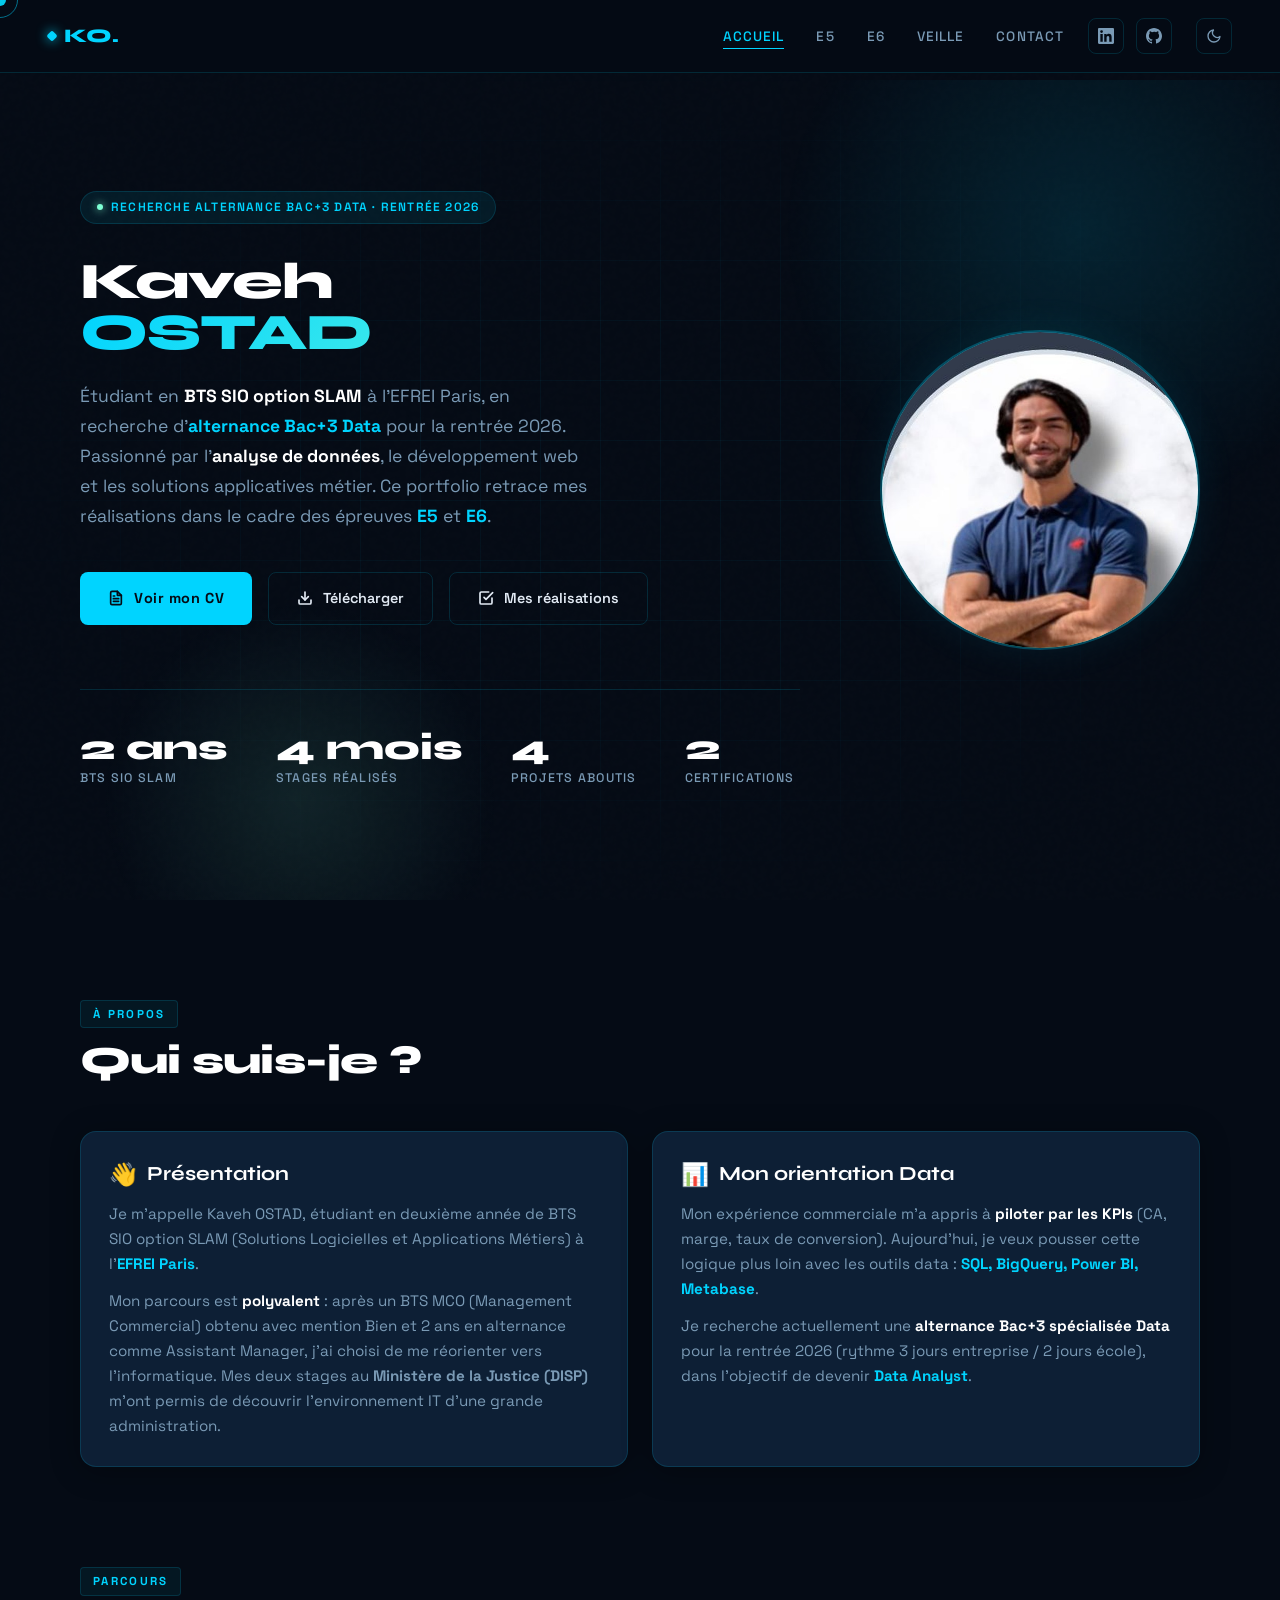
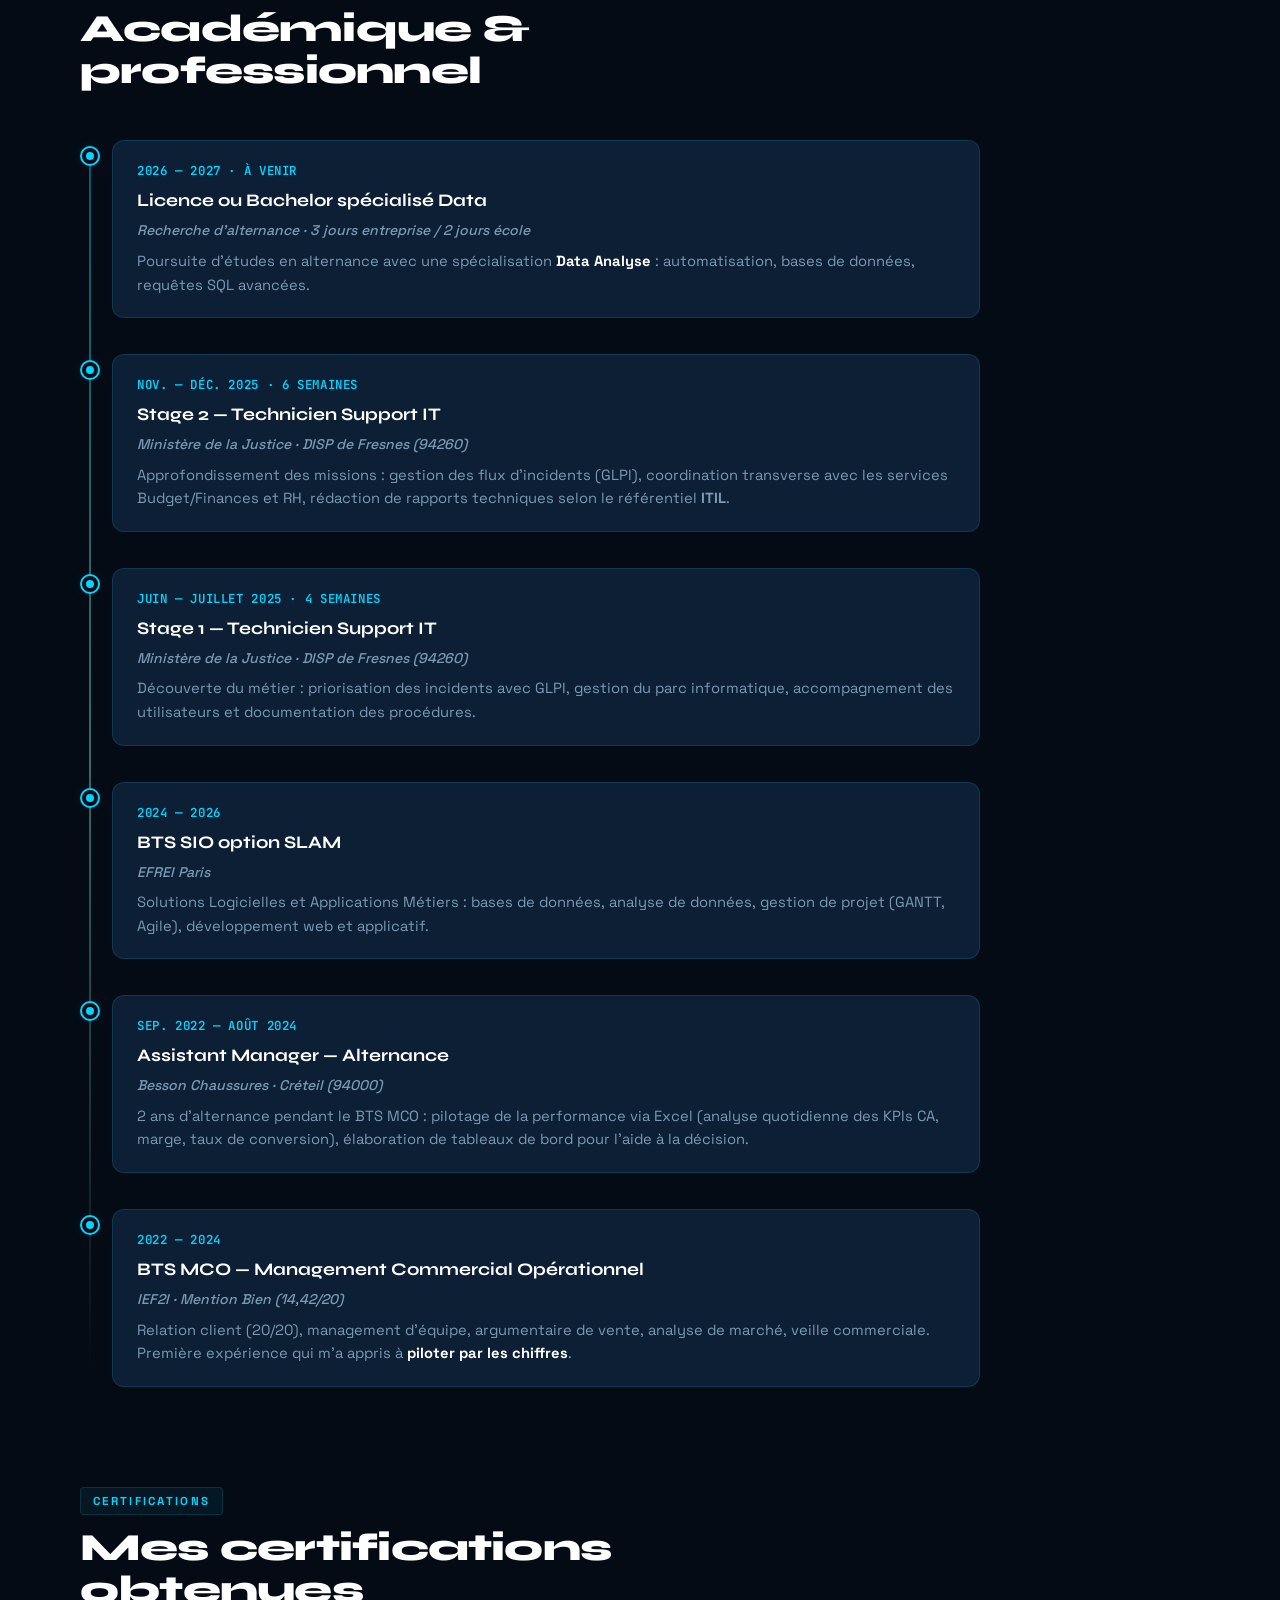
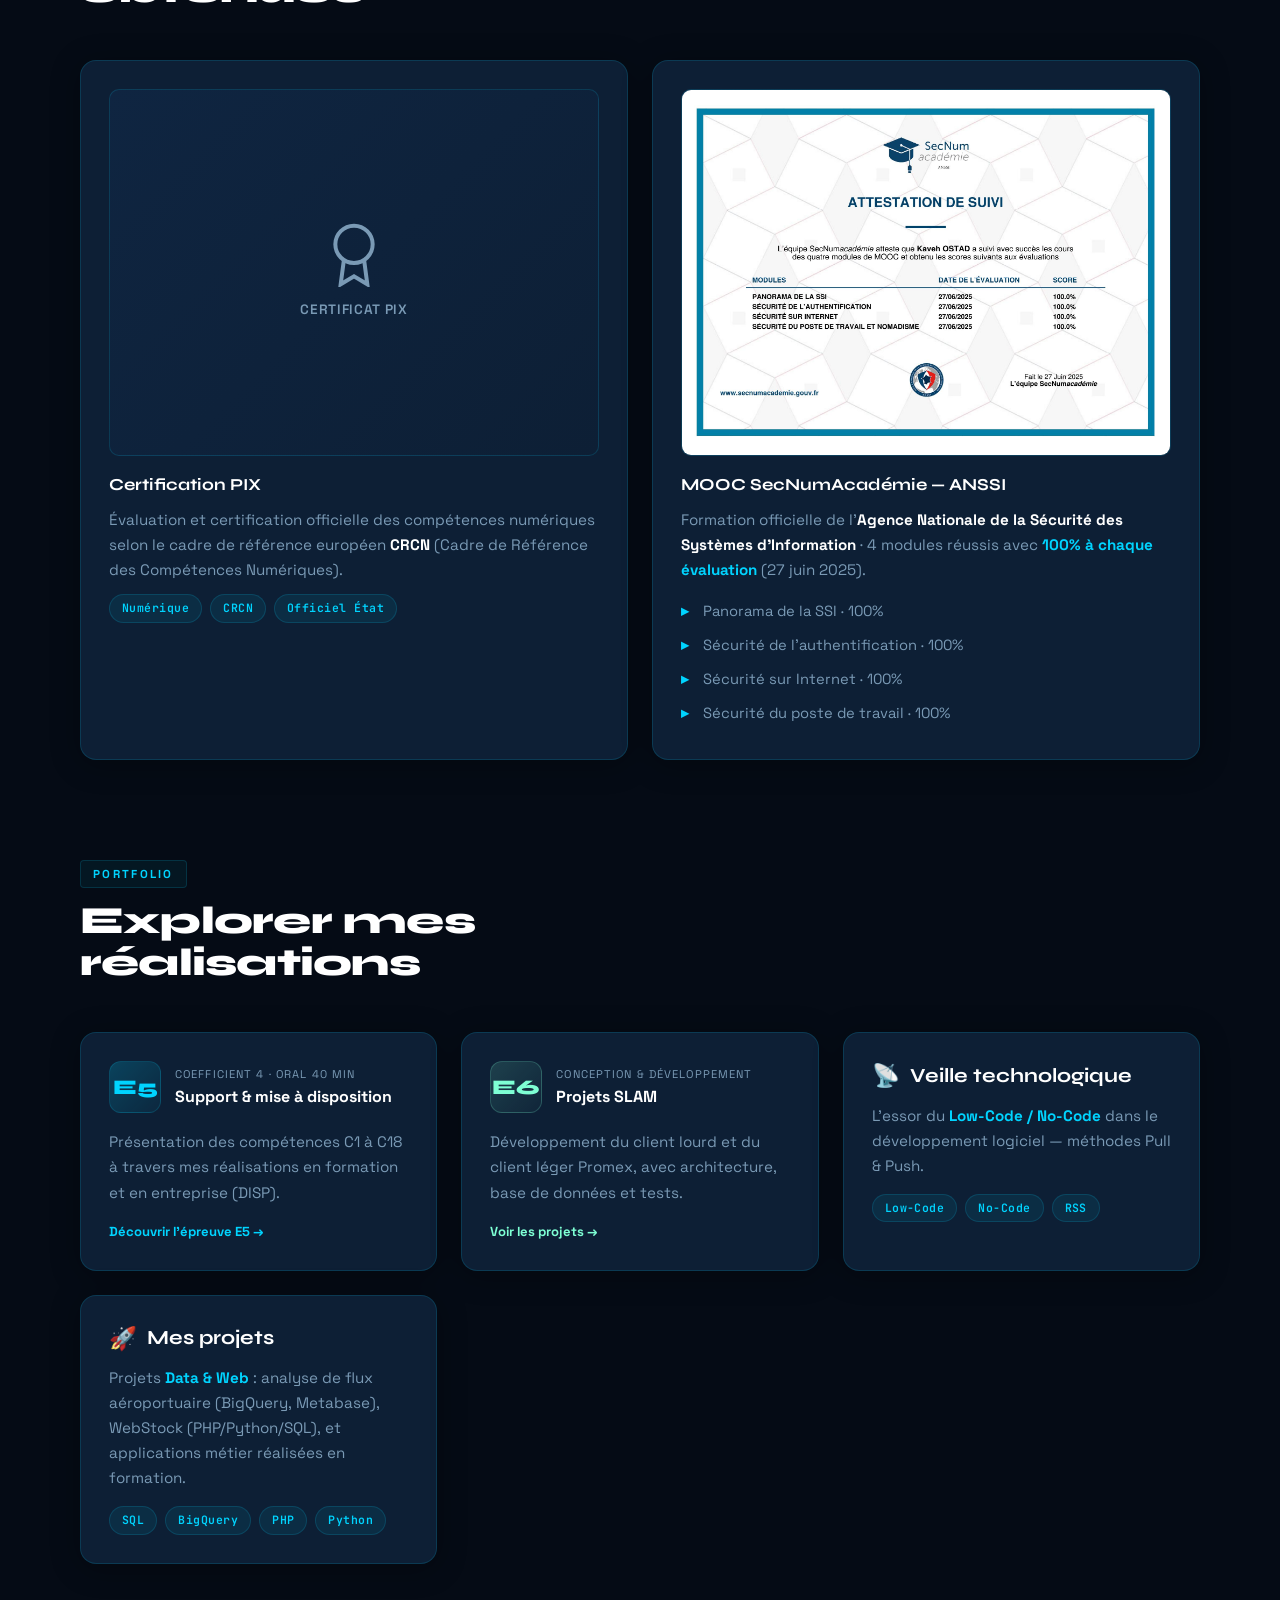
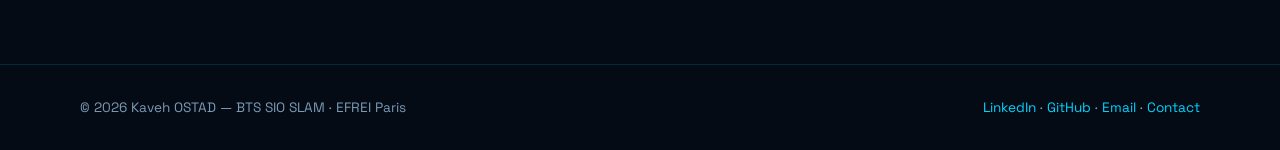
==== index.html @ adc70149 "Add files via upload" ====
<!DOCTYPE html>
<html lang="fr" data-theme="dark">
<head>
<meta charset="UTF-8">
<meta name="viewport" content="width=device-width, initial-scale=1.0">
<title>Kaveh OSTAD - Portfolio</title>
<meta name="description" content="Portfolio de Kaveh OSTAD, étudiant en BTS SIO SLAM à l'EFREI Paris, en recherche d'alternance Bac+3 Data pour 2026. Réalisations E5, E6, projets data et veille technologique.">
<meta name="keywords" content="Kaveh OSTAD, BTS SIO, SLAM, EFREI, portfolio, data analyst, alternance, SQL, BigQuery, E5, E6">
<meta name="author" content="Kaveh OSTAD">

<!-- Open Graph -->
<meta property="og:title" content="Kaveh OSTAD — Portfolio BTS SIO SLAM · Data Analyst">
<meta property="og:description" content="Étudiant BTS SIO SLAM à l'EFREI Paris. Recherche alternance Bac+3 Data — rentrée 2026.">
<meta property="og:type" content="website">

<link rel="stylesheet" href="assets/css/style.css">
<link rel="icon" type="image/svg+xml" href="data:image/svg+xml,%3Csvg xmlns='http://www.w3.org/2000/svg' viewBox='0 0 100 100'%3E%3Crect width='100' height='100' rx='20' fill='%2300d4ff'/%3E%3Ctext x='50' y='62' text-anchor='middle' font-family='Arial' font-weight='800' font-size='50' fill='%23050b15'%3EK%3C/text%3E%3C/svg%3E">
</head>
<body>

<!-- Curseur custom -->
<div class="cursor"></div>
<div class="cursor-ring"></div>

<!-- NAVBAR -->
<nav>
  <a href="index.html" class="nav-logo">KO.</a>

  <div class="nav-right">
    <ul class="nav-links">
      <li><a href="index.html">Accueil</a></li>
      <li><a href="e5.html">E5</a></li>
      <li><a href="e6.html">E6</a></li>
      <li><a href="veille.html">Veille</a></li>
      <li><a href="contact.html">Contact</a></li>
    </ul>

    <div class="nav-socials">
      <a href="https://www.linkedin.com/in/kaveh-ostad/" target="_blank" rel="noopener" aria-label="LinkedIn">
        <svg viewBox="0 0 24 24" fill="currentColor"><path d="M20.447 20.452h-3.554v-5.569c0-1.328-.027-3.037-1.852-3.037-1.853 0-2.136 1.445-2.136 2.939v5.667H9.351V9h3.414v1.561h.046c.477-.9 1.637-1.85 3.37-1.85 3.601 0 4.267 2.37 4.267 5.455v6.286zM5.337 7.433a2.062 2.062 0 01-2.063-2.065 2.063 2.063 0 112.063 2.065zm1.782 13.019H3.555V9h3.564v11.452zM22.225 0H1.771C.792 0 0 .774 0 1.729v20.542C0 23.227.792 24 1.771 24h20.451C23.2 24 24 23.227 24 22.271V1.729C24 .774 23.2 0 22.222 0h.003z"/></svg>
      </a>
      <a href="https://github.com/Su-Kaveh" target="_blank" rel="noopener" aria-label="GitHub">
        <svg viewBox="0 0 24 24" fill="currentColor"><path d="M12 0C5.374 0 0 5.373 0 12 0 17.302 3.438 21.8 8.207 23.387c.6.111.793-.261.793-.577v-2.234c-3.338.726-4.033-1.416-4.033-1.416-.546-1.387-1.333-1.756-1.333-1.756-1.089-.745.083-.729.083-.729 1.205.084 1.839 1.237 1.839 1.237 1.07 1.834 2.807 1.304 3.492.997.107-.775.418-1.305.762-1.604-2.665-.305-5.467-1.334-5.467-5.931 0-1.311.469-2.381 1.236-3.221-.124-.303-.535-1.524.117-3.176 0 0 1.008-.322 3.301 1.23A11.509 11.509 0 0112 5.803c1.02.005 2.047.138 3.006.404 2.291-1.552 3.297-1.23 3.297-1.23.653 1.653.242 2.874.118 3.176.77.84 1.235 1.911 1.235 3.221 0 4.609-2.807 5.624-5.479 5.921.43.372.823 1.102.823 2.222v3.293c0 .319.192.694.801.576C20.566 21.797 24 17.3 24 12c0-6.627-5.373-12-12-12z"/></svg>
      </a>
    </div>

    <button class="theme-toggle" onclick="toggleTheme()" aria-label="Changer de thème">
      <svg class="icon-moon" viewBox="0 0 24 24" fill="none" stroke="currentColor" stroke-width="2" stroke-linecap="round" stroke-linejoin="round"><path d="M21 12.79A9 9 0 1 1 11.21 3 7 7 0 0 0 21 12.79z"/></svg>
      <svg class="icon-sun" viewBox="0 0 24 24" fill="none" stroke="currentColor" stroke-width="2" stroke-linecap="round" stroke-linejoin="round"><circle cx="12" cy="12" r="5"/><line x1="12" y1="1" x2="12" y2="3"/><line x1="12" y1="21" x2="12" y2="23"/><line x1="4.22" y1="4.22" x2="5.64" y2="5.64"/><line x1="18.36" y1="18.36" x2="19.78" y2="19.78"/><line x1="1" y1="12" x2="3" y2="12"/><line x1="21" y1="12" x2="23" y2="12"/><line x1="4.22" y1="19.78" x2="5.64" y2="18.36"/><line x1="18.36" y1="5.64" x2="19.78" y2="4.22"/></svg>
    </button>

    <button class="nav-burger" aria-label="Menu">
      <span></span><span></span><span></span>
    </button>
  </div>
</nav>

<main class="page">

  <!-- ═══════════════ HERO ═══════════════ -->
  <section class="hero">
    <div class="hero-grid-bg"></div>
    <div class="hero-glow"></div>
    <div class="hero-glow2"></div>

    <div class="hero-content">
      <div class="hero-badge">
        <span class="dot"></span>
        Recherche alternance Bac+3 Data · Rentrée 2026
      </div>

      <h1 class="hero-title">
        Kaveh
        <span>OSTAD</span>
      </h1>

      <p class="hero-subtitle">
        Étudiant en <strong style="color:var(--text-strong)">BTS SIO option SLAM</strong> à l'EFREI Paris, en recherche d'<strong style="color:var(--accent)">alternance Bac+3 Data</strong> pour la rentrée 2026. Passionné par l'<strong style="color:var(--text-strong)">analyse de données</strong>, le développement web et les solutions applicatives métier. Ce portfolio retrace mes réalisations dans le cadre des épreuves <strong style="color:var(--accent)">E5</strong> et <strong style="color:var(--accent)">E6</strong>.
      </p>

      <div class="hero-cta">
        <a href="assets/docs/cv.pdf" class="btn-primary" target="_blank" rel="noopener">
          <svg width="16" height="16" viewBox="0 0 24 24" fill="none" stroke="currentColor" stroke-width="2.5" stroke-linecap="round" stroke-linejoin="round"><path d="M14 2H6a2 2 0 0 0-2 2v16a2 2 0 0 0 2 2h12a2 2 0 0 0 2-2V8z"/><polyline points="14 2 14 8 20 8"/><line x1="16" y1="13" x2="8" y2="13"/><line x1="16" y1="17" x2="8" y2="17"/><polyline points="10 9 9 9 8 9"/></svg>
          Voir mon CV
        </a>
        <a href="assets/docs/cv.pdf" class="btn-secondary" download>
          <svg width="16" height="16" viewBox="0 0 24 24" fill="none" stroke="currentColor" stroke-width="2.5" stroke-linecap="round" stroke-linejoin="round"><path d="M21 15v4a2 2 0 0 1-2 2H5a2 2 0 0 1-2-2v-4"/><polyline points="7 10 12 15 17 10"/><line x1="12" y1="15" x2="12" y2="3"/></svg>
          Télécharger
        </a>
        <a href="e5.html" class="btn-secondary">
          <svg width="16" height="16" viewBox="0 0 24 24" fill="none" stroke="currentColor" stroke-width="2.5" stroke-linecap="round" stroke-linejoin="round"><path d="M9 11l3 3L22 4"/><path d="M21 12v7a2 2 0 0 1-2 2H5a2 2 0 0 1-2-2V5a2 2 0 0 1 2-2h11"/></svg>
          Mes réalisations
        </a>
      </div>

      <div class="hero-stats">
        <div class="stat-item">
          <span class="stat-number" data-target="2" data-suffix=" ans">0</span>
          <span class="stat-label">BTS SIO SLAM</span>
        </div>
        <div class="stat-item">
          <span class="stat-number" data-target="4" data-suffix=" mois">0</span>
          <span class="stat-label">Stages réalisés</span>
        </div>
        <div class="stat-item">
          <span class="stat-number" data-target="4" data-suffix="">0</span>
          <span class="stat-label">Projets aboutis</span>
        </div>
        <div class="stat-item">
          <span class="stat-number" data-target="2" data-suffix="">0</span>
          <span class="stat-label">Certifications</span>
        </div>
      </div>
    </div>

    <div class="hero-photo">
      <div class="hero-photo-wrapper">
        <img src="assets/images/photo-profil.jpg" alt="Kaveh OSTAD">
      </div>
    </div>
  </section>

  <!-- ═══════════════ À PROPOS / PRÉSENTATION ═══════════════ -->
  <section class="section">
    <div class="section-header">
      <div class="section-tag">À propos</div>
      <h2 class="section-title">Qui suis-je ?</h2>
    </div>

    <div class="card-grid" style="grid-template-columns:1fr 1fr;">
      <div class="card reveal">
        <div class="card-accent"></div>
        <h2><span class="icon">👋</span> Présentation</h2>
        <p>Je m'appelle Kaveh OSTAD, étudiant en deuxième année de BTS SIO option SLAM (Solutions Logicielles et Applications Métiers) à l'<strong style="color:var(--accent)">EFREI Paris</strong>.</p>
        <p style="margin-top:12px;">Mon parcours est <strong style="color:var(--text-strong)">polyvalent</strong> : après un BTS MCO (Management Commercial) obtenu avec mention Bien et 2 ans en alternance comme Assistant Manager, j'ai choisi de me réorienter vers l'informatique. Mes deux stages au <strong>Ministère de la Justice (DISP)</strong> m'ont permis de découvrir l'environnement IT d'une grande administration.</p>
      </div>

      <div class="card reveal">
        <div class="card-accent"></div>
        <h2><span class="icon">📊</span> Mon orientation Data</h2>
        <p>Mon expérience commerciale m'a appris à <strong style="color:var(--text-strong)">piloter par les KPIs</strong> (CA, marge, taux de conversion). Aujourd'hui, je veux pousser cette logique plus loin avec les outils data : <strong style="color:var(--accent)">SQL, BigQuery, Power BI, Metabase</strong>.</p>
        <p style="margin-top:12px;">Je recherche actuellement une <strong style="color:var(--text-strong)">alternance Bac+3 spécialisée Data</strong> pour la rentrée 2026 (rythme 3 jours entreprise / 2 jours école), dans l'objectif de devenir <strong style="color:var(--accent)">Data Analyst</strong>.</p>
      </div>
    </div>
  </section>

  <!-- ═══════════════ PARCOURS ═══════════════ -->
  <section class="section" style="padding-top:0;">
    <div class="section-header">
      <div class="section-tag">Parcours</div>
      <h2 class="section-title">Académique &amp; professionnel</h2>
    </div>

    <div class="timeline">
      <div class="timeline-item reveal">
        <div class="timeline-dot"></div>
        <div class="timeline-content">
          <div class="timeline-period">2026 — 2027 · À venir</div>
          <h3>Licence ou Bachelor spécialisé Data</h3>
          <div class="timeline-place">Recherche d'alternance · 3 jours entreprise / 2 jours école</div>
          <p>Poursuite d'études en alternance avec une spécialisation <strong style="color:var(--text-strong)">Data Analyse</strong> : automatisation, bases de données, requêtes SQL avancées.</p>
        </div>
      </div>

      <div class="timeline-item reveal">
        <div class="timeline-dot"></div>
        <div class="timeline-content">
          <div class="timeline-period">Nov. — Déc. 2025 · 6 semaines</div>
          <h3>Stage 2 — Technicien Support IT</h3>
          <div class="timeline-place">Ministère de la Justice · DISP de Fresnes (94260)</div>
          <p>Approfondissement des missions : gestion des flux d'incidents (GLPI), coordination transverse avec les services Budget/Finances et RH, rédaction de rapports techniques selon le référentiel <strong>ITIL</strong>.</p>
        </div>
      </div>

      <div class="timeline-item reveal">
        <div class="timeline-dot"></div>
        <div class="timeline-content">
          <div class="timeline-period">Juin — Juillet 2025 · 4 semaines</div>
          <h3>Stage 1 — Technicien Support IT</h3>
          <div class="timeline-place">Ministère de la Justice · DISP de Fresnes (94260)</div>
          <p>Découverte du métier : priorisation des incidents avec GLPI, gestion du parc informatique, accompagnement des utilisateurs et documentation des procédures.</p>
        </div>
      </div>

      <div class="timeline-item reveal">
        <div class="timeline-dot"></div>
        <div class="timeline-content">
          <div class="timeline-period">2024 — 2026</div>
          <h3>BTS SIO option SLAM</h3>
          <div class="timeline-place">EFREI Paris</div>
          <p>Solutions Logicielles et Applications Métiers : bases de données, analyse de données, gestion de projet (GANTT, Agile), développement web et applicatif.</p>
        </div>
      </div>

      <div class="timeline-item reveal">
        <div class="timeline-dot"></div>
        <div class="timeline-content">
          <div class="timeline-period">Sep. 2022 — Août 2024</div>
          <h3>Assistant Manager — Alternance</h3>
          <div class="timeline-place">Besson Chaussures · Créteil (94000)</div>
          <p>2 ans d'alternance pendant le BTS MCO : pilotage de la performance via Excel (analyse quotidienne des KPIs CA, marge, taux de conversion), élaboration de tableaux de bord pour l'aide à la décision.</p>
        </div>
      </div>

      <div class="timeline-item reveal">
        <div class="timeline-dot"></div>
        <div class="timeline-content">
          <div class="timeline-period">2022 — 2024</div>
          <h3>BTS MCO — Management Commercial Opérationnel</h3>
          <div class="timeline-place">IEF2I · Mention Bien (14,42/20)</div>
          <p>Relation client (20/20), management d'équipe, argumentaire de vente, analyse de marché, veille commerciale. Première expérience qui m'a appris à <strong style="color:var(--text-strong)">piloter par les chiffres</strong>.</p>
        </div>
      </div>
    </div>
  </section>

  <!-- ═══════════════ CERTIFICATIONS ═══════════════ -->
  <section class="section" style="padding-top:0;">
    <div class="section-header">
      <div class="section-tag">Certifications</div>
      <h2 class="section-title">Mes certifications obtenues</h2>
    </div>

    <div class="card-grid" style="grid-template-columns:repeat(auto-fit, minmax(380px, 1fr));">
      <div class="card reveal">
        <div class="card-accent"></div>
        <div class="cert-image-wrapper">
          <!-- Remplacer par : <img src="assets/certifications/pix.jpg" alt="Certificat PIX"> -->
          <div class="cert-placeholder">
            <svg width="64" height="64" viewBox="0 0 24 24" fill="none" stroke="currentColor" stroke-width="1.5"><circle cx="12" cy="8" r="7"/><polyline points="8.21 13.89 7 23 12 20 17 23 15.79 13.88"/></svg>
            <span>Certificat PIX</span>
          </div>
        </div>
        <h3 style="margin-top:16px;">Certification PIX</h3>
        <p>Évaluation et certification officielle des compétences numériques selon le cadre de référence européen <strong style="color:var(--text-strong)">CRCN</strong> (Cadre de Référence des Compétences Numériques).</p>
        <div class="skill-tags" style="margin-top:12px;">
          <span class="tag">Numérique</span>
          <span class="tag">CRCN</span>
          <span class="tag">Officiel État</span>
        </div>
      </div>

      <div class="card reveal">
        <div class="card-accent"></div>
        <div class="cert-image-wrapper">
          <img src="assets/certifications/anssi.jpg" alt="Attestation MOOC SecNumAcadémie ANSSI - Kaveh OSTAD">
        </div>
        <h3 style="margin-top:16px;">MOOC SecNumAcadémie — ANSSI</h3>
        <p>Formation officielle de l'<strong style="color:var(--text-strong)">Agence Nationale de la Sécurité des Systèmes d'Information</strong> · 4 modules réussis avec <strong style="color:var(--accent)">100% à chaque évaluation</strong> (27 juin 2025).</p>
        <ul style="margin-top:12px;font-size:0.85rem;">
          <li>Panorama de la SSI · 100%</li>
          <li>Sécurité de l'authentification · 100%</li>
          <li>Sécurité sur Internet · 100%</li>
          <li>Sécurité du poste de travail · 100%</li>
        </ul>
      </div>
    </div>
  </section>

  <!-- ═══════════════ EXPLORER LE PORTFOLIO ═══════════════ -->
  <section class="section" style="padding-top:0;">
    <div class="section-header">
      <div class="section-tag">Portfolio</div>
      <h2 class="section-title">Explorer mes réalisations</h2>
    </div>

    <div class="card-grid">
      <a href="e5.html" class="card reveal" style="text-decoration:none;">
        <div class="card-accent"></div>
        <div style="display:flex;align-items:center;gap:14px;margin-bottom:16px;">
          <div class="epreuve-badge">E5</div>
          <div>
            <div style="font-size:0.7rem;color:var(--muted);text-transform:uppercase;letter-spacing:0.1em;">Coefficient 4 · Oral 40 min</div>
            <div style="font-size:1rem;font-weight:700;color:var(--text-strong);">Support &amp; mise à disposition</div>
          </div>
        </div>
        <p>Présentation des compétences C1 à C18 à travers mes réalisations en formation et en entreprise (DISP).</p>
        <div style="margin-top:16px;color:var(--accent);font-size:0.82rem;font-weight:700;">Découvrir l'épreuve E5 →</div>
      </a>

      <a href="e6.html" class="card reveal" style="text-decoration:none;">
        <div class="card-accent"></div>
        <div style="display:flex;align-items:center;gap:14px;margin-bottom:16px;">
          <div class="epreuve-badge epreuve-badge-alt">E6</div>
          <div>
            <div style="font-size:0.7rem;color:var(--muted);text-transform:uppercase;letter-spacing:0.1em;">Conception &amp; développement</div>
            <div style="font-size:1rem;font-weight:700;color:var(--text-strong);">Projets SLAM</div>
          </div>
        </div>
        <p>Développement du client lourd et du client léger Promex, avec architecture, base de données et tests.</p>
        <div style="margin-top:16px;color:var(--accent3);font-size:0.82rem;font-weight:700;">Voir les projets →</div>
      </a>

      <a href="veille.html" class="card reveal" style="text-decoration:none;">
        <div class="card-accent"></div>
        <h2><span class="icon">📡</span> Veille technologique</h2>
        <p>L'essor du <strong style="color:var(--accent)">Low-Code / No-Code</strong> dans le développement logiciel — méthodes Pull &amp; Push.</p>
        <div class="skill-tags" style="margin-top:16px;">
          <span class="tag">Low-Code</span>
          <span class="tag">No-Code</span>
          <span class="tag">RSS</span>
        </div>
      </a>

      <a href="projets.html" class="card reveal" style="text-decoration:none;">
        <div class="card-accent"></div>
        <h2><span class="icon">🚀</span> Mes projets</h2>
        <p>Projets <strong style="color:var(--accent)">Data &amp; Web</strong> : analyse de flux aéroportuaire (BigQuery, Metabase), WebStock (PHP/Python/SQL), et applications métier réalisées en formation.</p>
        <div class="skill-tags" style="margin-top:16px;">
          <span class="tag">SQL</span>
          <span class="tag">BigQuery</span>
          <span class="tag">PHP</span>
          <span class="tag">Python</span>
        </div>
      </a>
    </div>
  </section>

</main>

<!-- FOOTER -->
<footer>
  <span>© 2026 Kaveh OSTAD — BTS SIO SLAM · EFREI Paris</span>
  <span>
    <a href="https://www.linkedin.com/in/kaveh-ostad/" target="_blank" rel="noopener">LinkedIn</a>
    ·
    <a href="https://github.com/Su-Kaveh" target="_blank" rel="noopener">GitHub</a>
    ·
    <a href="mailto:kavehostadpro@gmail.com">Email</a>
    ·
    <a href="contact.html">Contact</a>
  </span>
</footer>

<script src="assets/js/main.js"></script>

<!-- Styles spécifiques à la home (timeline, cert, badges) -->
<style>
/* ─── TIMELINE ─── */
.timeline {
  position: relative;
  padding-left: 32px;
  max-width: 900px;
}
.timeline::before {
  content: '';
  position: absolute;
  left: 9px;
  top: 8px;
  bottom: 8px;
  width: 2px;
  background: linear-gradient(180deg, var(--accent), var(--accent3), transparent);
  opacity: 0.4;
}
.timeline-item {
  position: relative;
  padding-bottom: 36px;
}
.timeline-item:last-child { padding-bottom: 0; }
.timeline-dot {
  position: absolute;
  left: -32px;
  top: 6px;
  width: 20px;
  height: 20px;
  border-radius: 50%;
  background: var(--bg);
  border: 2px solid var(--accent);
  box-shadow: 0 0 12px var(--glow);
}
.timeline-dot::after {
  content: '';
  position: absolute;
  inset: 4px;
  border-radius: 50%;
  background: var(--accent);
}
.timeline-content {
  background: var(--card);
  border: 1px solid var(--border);
  border-radius: 12px;
  padding: 20px 24px;
  transition: all 0.3s ease;
}
.timeline-content:hover {
  border-color: var(--border-strong);
  transform: translateX(4px);
}
.timeline-period {
  font-family: 'JetBrains Mono', monospace;
  font-size: 0.78rem;
  color: var(--accent);
  font-weight: 600;
  letter-spacing: 0.05em;
  text-transform: uppercase;
  margin-bottom: 6px;
}
.timeline-content h3 {
  font-family: 'Syne', sans-serif;
  font-size: 1.1rem;
  font-weight: 700;
  color: var(--text-strong);
  margin-bottom: 4px;
}
.timeline-place {
  font-size: 0.88rem;
  color: var(--muted);
  font-weight: 500;
  margin-bottom: 8px;
  font-style: italic;
}
.timeline-content p {
  color: var(--muted);
  font-size: 0.92rem;
  line-height: 1.6;
  margin: 0;
}

/* ─── CERTIFICATIONS PLACEHOLDER ─── */
.cert-image-wrapper {
  width: 100%;
  aspect-ratio: 4 / 3;
  background: linear-gradient(135deg, var(--card2), var(--card));
  border: 1px solid var(--border);
  border-radius: 10px;
  display: flex;
  align-items: center;
  justify-content: center;
  overflow: hidden;
  position: relative;
  cursor: pointer;
  transition: transform 0.3s ease, border-color 0.3s ease;
}
.cert-image-wrapper:hover {
  transform: scale(1.02);
  border-color: var(--border-strong);
}
.cert-image-wrapper img {
  width: 100%;
  height: 100%;
  object-fit: contain;
  padding: 8px;
  background: #ffffff;
}
.cert-placeholder {
  display: flex;
  flex-direction: column;
  align-items: center;
  gap: 12px;
  color: var(--muted);
}
.cert-placeholder span {
  font-size: 0.85rem;
  font-weight: 600;
  letter-spacing: 0.05em;
  text-transform: uppercase;
}

/* ─── EPREUVE BADGES ─── */
.epreuve-badge {
  width: 52px;
  height: 52px;
  border-radius: 12px;
  background: linear-gradient(135deg, color-mix(in srgb, var(--accent) 20%, transparent), color-mix(in srgb, var(--accent) 5%, transparent));
  border: 1px solid var(--border);
  display: flex;
  align-items: center;
  justify-content: center;
  font-family: 'Syne', sans-serif;
  font-weight: 800;
  font-size: 1.3rem;
  color: var(--accent);
}
.epreuve-badge-alt {
  background: linear-gradient(135deg, color-mix(in srgb, var(--accent3) 15%, transparent), color-mix(in srgb, var(--accent3) 3%, transparent));
  border-color: color-mix(in srgb, var(--accent3) 20%, transparent);
  color: var(--accent3);
}

/* Sur mobile, la grille à 2 colonnes redevient 1 colonne */
@media (max-width: 768px) {
  .card-grid[style*="1fr 1fr"] {
    grid-template-columns: 1fr !important;
  }
}
</style>

</body>
</html>
---- assets/css/style.css ----
/* ─────────────────────────────────────────────
   PORTFOLIO KAVEH OSTAD — BTS SIO SLAM
   Style principal · Mode sombre + clair
   ───────────────────────────────────────────── */

@import url('https://fonts.googleapis.com/css2?family=Space+Grotesk:wght@300;400;500;600;700&family=Syne:wght@400;600;700;800&family=JetBrains+Mono:wght@400;500;600&display=swap');

/* ─── VARIABLES THÈME SOMBRE (par défaut) ─── */
:root,
[data-theme="dark"] {
  --bg: #050b15;
  --bg2: #0a1628;
  --card: #0d1f35;
  --card2: #0f2541;
  --accent: #00d4ff;
  --accent2: #0099cc;
  --accent3: #7effd4;
  --text: #e2eaf4;
  --text-strong: #ffffff;
  --muted: #7a9ab5;
  --border: rgba(0, 212, 255, 0.15);
  --border-strong: rgba(0, 212, 255, 0.3);
  --glow: rgba(0, 212, 255, 0.08);
  --noise-opacity: 0.4;
  --grid-opacity: 0.04;
  --shadow-card: 0 4px 30px rgba(0, 0, 0, 0.3);
  --shadow-glow: 0 8px 30px rgba(0, 212, 255, 0.35);
}

/* ─── VARIABLES THÈME CLAIR ─── */
[data-theme="light"] {
  --bg: #f8fafc;
  --bg2: #ffffff;
  --card: #ffffff;
  --card2: #f1f5f9;
  --accent: #0284c7;
  --accent2: #0369a1;
  --accent3: #10b981;
  --text: #0f172a;
  --text-strong: #020617;
  --muted: #64748b;
  --border: rgba(2, 132, 199, 0.18);
  --border-strong: rgba(2, 132, 199, 0.35);
  --glow: rgba(2, 132, 199, 0.06);
  --noise-opacity: 0.15;
  --grid-opacity: 0.06;
  --shadow-card: 0 4px 20px rgba(15, 23, 42, 0.06);
  --shadow-glow: 0 8px 30px rgba(2, 132, 199, 0.25);
}

/* ─── RESET ─── */
*, *::before, *::after {
  box-sizing: border-box;
  margin: 0;
  padding: 0;
}

html {
  scroll-behavior: smooth;
}

body {
  font-family: 'Space Grotesk', sans-serif;
  background: var(--bg);
  color: var(--text);
  overflow-x: hidden;
  cursor: none;
  transition: background 0.4s ease, color 0.4s ease;
  line-height: 1.6;
}

/* Sur écrans tactiles, désactiver le curseur custom */
@media (hover: none) and (pointer: coarse) {
  body { cursor: auto; }
  .cursor, .cursor-ring { display: none !important; }
}

/* ─── CURSEUR CUSTOM ─── */
.cursor {
  position: fixed;
  width: 12px;
  height: 12px;
  background: var(--accent);
  border-radius: 50%;
  pointer-events: none;
  z-index: 9999;
  transform: translate(-50%, -50%);
  transition: transform 0.1s, width 0.2s, height 0.2s, opacity 0.2s;
  mix-blend-mode: difference;
}

.cursor-ring {
  position: fixed;
  width: 36px;
  height: 36px;
  border: 1.5px solid var(--accent);
  border-radius: 50%;
  pointer-events: none;
  z-index: 9998;
  transform: translate(-50%, -50%);
  transition: transform 0.15s ease, width 0.3s, height 0.3s, opacity 0.3s;
  opacity: 0.5;
}

.cursor-ring.expand {
  width: 60px;
  height: 60px;
  opacity: 0.2;
}

/* ─── OVERLAY DE BRUIT ─── */
body::before {
  content: '';
  position: fixed;
  inset: 0;
  background-image: url("data:image/svg+xml,%3Csvg viewBox='0 0 200 200' xmlns='http://www.w3.org/2000/svg'%3E%3Cfilter id='n'%3E%3CfeTurbulence type='fractalNoise' baseFrequency='0.75' numOctaves='4' stitchTiles='stitch'/%3E%3C/filter%3E%3Crect width='100%25' height='100%25' filter='url(%23n)' opacity='0.03'/%3E%3C/svg%3E");
  pointer-events: none;
  z-index: 0;
  opacity: var(--noise-opacity);
  transition: opacity 0.4s ease;
}

/* ─── NAVBAR ─── */
nav {
  position: fixed;
  top: 0;
  left: 0;
  right: 0;
  z-index: 100;
  display: flex;
  align-items: center;
  justify-content: space-between;
  padding: 18px 48px;
  background: color-mix(in srgb, var(--bg) 85%, transparent);
  backdrop-filter: blur(20px);
  -webkit-backdrop-filter: blur(20px);
  border-bottom: 1px solid var(--border);
  transition: background 0.4s ease, border-color 0.4s ease;
}

.nav-logo {
  font-family: 'Syne', sans-serif;
  font-weight: 800;
  font-size: 1.2rem;
  color: var(--accent);
  letter-spacing: 0.05em;
  text-decoration: none;
  display: flex;
  align-items: center;
  gap: 8px;
  transition: color 0.3s;
}

.nav-logo::before {
  content: '';
  width: 8px;
  height: 8px;
  background: var(--accent);
  border-radius: 2px;
  transform: rotate(45deg);
  box-shadow: 0 0 12px var(--accent);
}

.nav-right {
  display: flex;
  align-items: center;
  gap: 24px;
}

.nav-links {
  display: flex;
  gap: 32px;
  list-style: none;
}

.nav-links a {
  color: var(--muted);
  text-decoration: none;
  font-size: 0.85rem;
  font-weight: 500;
  letter-spacing: 0.08em;
  text-transform: uppercase;
  position: relative;
  transition: color 0.3s;
}

.nav-links a::after {
  content: '';
  position: absolute;
  bottom: -4px;
  left: 0;
  width: 0;
  height: 1.5px;
  background: var(--accent);
  transition: width 0.3s ease;
}

.nav-links a:hover { color: var(--accent); }
.nav-links a:hover::after { width: 100%; }
.nav-links a.active { color: var(--accent); }
.nav-links a.active::after { width: 100%; }

/* Icônes sociales dans la navbar */
.nav-socials {
  display: flex;
  gap: 12px;
  align-items: center;
}

.nav-socials a {
  display: flex;
  align-items: center;
  justify-content: center;
  width: 36px;
  height: 36px;
  border-radius: 8px;
  border: 1px solid var(--border);
  color: var(--muted);
  transition: all 0.3s ease;
}

.nav-socials a:hover {
  color: var(--accent);
  border-color: var(--accent);
  transform: translateY(-2px);
  box-shadow: 0 4px 12px var(--glow);
}

.nav-socials svg {
  width: 16px;
  height: 16px;
}

/* Toggle thème */
.theme-toggle {
  display: flex;
  align-items: center;
  justify-content: center;
  width: 36px;
  height: 36px;
  border-radius: 8px;
  border: 1px solid var(--border);
  background: transparent;
  color: var(--muted);
  cursor: none;
  transition: all 0.3s ease;
  position: relative;
  overflow: hidden;
}

.theme-toggle:hover {
  color: var(--accent);
  border-color: var(--accent);
  transform: translateY(-2px);
  box-shadow: 0 4px 12px var(--glow);
}

.theme-toggle svg {
  width: 16px;
  height: 16px;
  position: absolute;
  transition: transform 0.5s cubic-bezier(0.68, -0.55, 0.265, 1.55), opacity 0.3s ease;
}

.theme-toggle .icon-sun {
  opacity: 0;
  transform: rotate(-90deg) scale(0);
}

.theme-toggle .icon-moon {
  opacity: 1;
  transform: rotate(0) scale(1);
}

[data-theme="light"] .theme-toggle .icon-sun {
  opacity: 1;
  transform: rotate(0) scale(1);
}

[data-theme="light"] .theme-toggle .icon-moon {
  opacity: 0;
  transform: rotate(90deg) scale(0);
}

/* Menu burger mobile */
.nav-burger {
  display: none;
  flex-direction: column;
  gap: 4px;
  background: transparent;
  border: none;
  cursor: none;
  padding: 8px;
}

.nav-burger span {
  display: block;
  width: 22px;
  height: 2px;
  background: var(--text);
  border-radius: 2px;
  transition: all 0.3s ease;
}

/* ─── PAGE WRAPPER ─── */
.page {
  min-height: 100vh;
  padding-top: 80px;
  position: relative;
  z-index: 1;
}

/* ─── HERO ─── */
.hero {
  position: relative;
  min-height: calc(100vh - 80px);
  display: flex;
  align-items: center;
  padding: 80px;
  overflow: hidden;
  gap: 80px;
}

.hero-grid-bg {
  position: absolute;
  inset: 0;
  background-image:
    linear-gradient(color-mix(in srgb, var(--accent) calc(var(--grid-opacity) * 100%), transparent) 1px, transparent 1px),
    linear-gradient(90deg, color-mix(in srgb, var(--accent) calc(var(--grid-opacity) * 100%), transparent) 1px, transparent 1px);
  background-size: 60px 60px;
  z-index: 0;
  mask-image: radial-gradient(ellipse at center, black 30%, transparent 75%);
  -webkit-mask-image: radial-gradient(ellipse at center, black 30%, transparent 75%);
}

.hero-glow {
  position: absolute;
  width: 600px;
  height: 600px;
  border-radius: 50%;
  background: radial-gradient(circle, color-mix(in srgb, var(--accent) 12%, transparent) 0%, transparent 70%);
  top: -150px;
  right: -100px;
  pointer-events: none;
  animation: pulse-glow 4s ease-in-out infinite alternate;
}

.hero-glow2 {
  position: absolute;
  width: 400px;
  height: 400px;
  border-radius: 50%;
  background: radial-gradient(circle, color-mix(in srgb, var(--accent3) 10%, transparent) 0%, transparent 70%);
  bottom: -100px;
  left: 100px;
  pointer-events: none;
  animation: pulse-glow 6s ease-in-out infinite alternate-reverse;
}

@keyframes pulse-glow {
  from { transform: scale(1); opacity: 1; }
  to { transform: scale(1.2); opacity: 0.6; }
}

.hero-content {
  position: relative;
  z-index: 1;
  max-width: 750px;
  flex: 1;
}

.hero-badge {
  display: inline-flex;
  align-items: center;
  gap: 8px;
  background: color-mix(in srgb, var(--accent) 8%, transparent);
  border: 1px solid var(--border);
  border-radius: 100px;
  padding: 6px 16px;
  font-size: 0.75rem;
  font-weight: 600;
  letter-spacing: 0.1em;
  text-transform: uppercase;
  color: var(--accent);
  margin-bottom: 32px;
  animation: fade-up 0.8s ease both;
}

.hero-badge .dot {
  width: 6px;
  height: 6px;
  border-radius: 50%;
  background: var(--accent3);
  animation: blink 1.5s ease infinite;
  box-shadow: 0 0 8px var(--accent3);
}

@keyframes blink {
  0%, 100% { opacity: 1; }
  50% { opacity: 0.2; }
}

.hero-title {
  font-family: 'Syne', sans-serif;
  font-size: clamp(2.2rem, 4vw, 3.8rem);
  font-weight: 800;
  line-height: 1;
  letter-spacing: -0.02em;
  color: var(--text-strong);
  animation: fade-up 0.8s 0.1s ease both;
}

.hero-title span {
  display: block;
  background: linear-gradient(135deg, var(--accent), var(--accent3));
  -webkit-background-clip: text;
  -webkit-text-fill-color: transparent;
  background-clip: text;
}

.hero-subtitle {
  font-size: 1.1rem;
  color: var(--muted);
  margin-top: 24px;
  max-width: 520px;
  line-height: 1.7;
  animation: fade-up 0.8s 0.2s ease both;
}

.hero-cta {
  display: flex;
  gap: 16px;
  margin-top: 40px;
  animation: fade-up 0.8s 0.3s ease both;
  flex-wrap: wrap;
}

.btn-primary {
  display: inline-flex;
  align-items: center;
  gap: 10px;
  background: var(--accent);
  color: var(--bg);
  padding: 14px 28px;
  border-radius: 8px;
  font-weight: 700;
  font-size: 0.9rem;
  text-decoration: none;
  letter-spacing: 0.04em;
  transition: transform 0.2s, box-shadow 0.2s, background 0.2s;
  border: none;
  cursor: none;
  font-family: inherit;
}

.btn-primary:hover {
  transform: translateY(-2px);
  box-shadow: var(--shadow-glow);
  background: color-mix(in srgb, var(--accent) 90%, white);
}

.btn-secondary {
  display: inline-flex;
  align-items: center;
  gap: 10px;
  background: transparent;
  color: var(--text);
  padding: 14px 28px;
  border-radius: 8px;
  border: 1px solid var(--border);
  font-weight: 600;
  font-size: 0.9rem;
  text-decoration: none;
  transition: border-color 0.2s, color 0.2s, transform 0.2s;
  cursor: none;
  font-family: inherit;
}

.btn-secondary:hover {
  border-color: var(--accent);
  color: var(--accent);
  transform: translateY(-2px);
}

/* Hero photo (à droite sur desktop) */
.hero-photo {
  position: relative;
  z-index: 1;
  flex-shrink: 0;
  animation: fade-up 0.8s 0.4s ease both;
}

.hero-photo-wrapper {
  position: relative;
  width: 320px;
  height: 320px;
  border-radius: 50%;
  overflow: hidden;
  border: 2px solid var(--border-strong);
  box-shadow: 0 0 40px var(--glow), inset 0 0 0 1px color-mix(in srgb, var(--accent) 20%, transparent);
}

.hero-photo-wrapper::before {
  content: '';
  position: absolute;
  inset: -2px;
  border-radius: 50%;
  background: conic-gradient(from 0deg, var(--accent), var(--accent3), var(--accent));
  z-index: -1;
  animation: rotate-border 4s linear infinite;
}

@keyframes rotate-border {
  to { transform: rotate(360deg); }
}

.hero-photo-wrapper img {
  width: 100%;
  height: 100%;
  object-fit: cover;
  display: block;
}

/* Placeholder pour photo */
.hero-photo-placeholder {
  width: 100%;
  height: 100%;
  display: flex;
  align-items: center;
  justify-content: center;
  background: linear-gradient(135deg, var(--card), var(--card2));
  color: var(--muted);
  font-family: 'Syne', sans-serif;
  font-size: 4rem;
  font-weight: 800;
}

.hero-stats {
  display: flex;
  gap: 48px;
  margin-top: 64px;
  padding-top: 40px;
  border-top: 1px solid var(--border);
  animation: fade-up 0.8s 0.4s ease both;
  flex-wrap: wrap;
}

.stat-item {
  display: flex;
  flex-direction: column;
}

.stat-number {
  font-family: 'Syne', sans-serif;
  font-size: 2.2rem;
  font-weight: 800;
  color: var(--text-strong);
  line-height: 1;
}

.stat-label {
  font-size: 0.78rem;
  color: var(--muted);
  margin-top: 4px;
  text-transform: uppercase;
  letter-spacing: 0.1em;
  font-weight: 500;
}

/* ─── SECTIONS GÉNÉRIQUES ─── */
.section {
  padding: 100px 80px;
  position: relative;
  z-index: 1;
}

.section-header {
  margin-bottom: 48px;
}

.section-tag {
  display: inline-block;
  font-size: 0.72rem;
  color: var(--accent);
  text-transform: uppercase;
  letter-spacing: 0.2em;
  font-weight: 700;
  margin-bottom: 12px;
  padding: 4px 12px;
  border: 1px solid var(--border);
  border-radius: 4px;
  background: color-mix(in srgb, var(--accent) 6%, transparent);
}

.section-title {
  font-family: 'Syne', sans-serif;
  font-size: clamp(1.8rem, 3vw, 2.8rem);
  font-weight: 800;
  color: var(--text-strong);
  line-height: 1.1;
  letter-spacing: -0.02em;
  max-width: 700px;
}

/* En-tête de page (autres pages) */
.page-header {
  padding: 60px 80px 40px;
  border-bottom: 1px solid var(--border);
  margin-bottom: 0;
}

/* Sur la page E5, le padding latéral est géré par .e5-wrap */
.page-header.e5-header {
  padding-left: 0;
  padding-right: 0;
}

.page-header h1 {
  font-family: 'Syne', sans-serif;
  font-size: clamp(2rem, 4vw, 3.5rem);
  font-weight: 800;
  color: var(--text-strong);
  line-height: 1;
  letter-spacing: -0.02em;
  margin: 12px 0 16px;
}

.page-header p {
  color: var(--muted);
  font-size: 1.05rem;
  max-width: 700px;
  line-height: 1.7;
}

/* ─── CARDS ─── */
.card-grid {
  display: grid;
  grid-template-columns: repeat(auto-fit, minmax(320px, 1fr));
  gap: 24px;
}

.card {
  position: relative;
  background: var(--card);
  border: 1px solid var(--border);
  border-radius: 16px;
  padding: 28px;
  transition: all 0.3s ease;
  overflow: hidden;
  box-shadow: var(--shadow-card);
}

.card:hover {
  transform: translateY(-4px);
  border-color: var(--border-strong);
  box-shadow: 0 12px 40px color-mix(in srgb, var(--accent) 12%, transparent);
}

.card-accent {
  position: absolute;
  top: 0;
  left: 0;
  width: 100%;
  height: 2px;
  background: linear-gradient(90deg, transparent, var(--accent), transparent);
  opacity: 0;
  transition: opacity 0.3s ease;
}

.card:hover .card-accent {
  opacity: 1;
}

.card h2 {
  font-family: 'Syne', sans-serif;
  font-size: 1.25rem;
  font-weight: 700;
  color: var(--text-strong);
  margin-bottom: 12px;
  display: flex;
  align-items: center;
  gap: 10px;
  line-height: 1.3;
}

.card .icon {
  font-size: 1.4rem;
  display: inline-block;
}

.card h3 {
  font-family: 'Syne', sans-serif;
  font-size: 1.05rem;
  font-weight: 700;
  color: var(--text-strong);
  margin-bottom: 8px;
}

.card p {
  color: var(--muted);
  font-size: 0.95rem;
  line-height: 1.65;
}

.card ul {
  list-style: none;
  padding: 0;
}

.card ul li {
  color: var(--muted);
  font-size: 0.92rem;
  padding: 6px 0 6px 22px;
  position: relative;
  line-height: 1.5;
}

.card ul li::before {
  content: '▸';
  position: absolute;
  left: 0;
  color: var(--accent);
  font-weight: 700;
}

/* Tags */
.skill-tags {
  display: flex;
  flex-wrap: wrap;
  gap: 8px;
}

.tag {
  display: inline-block;
  padding: 4px 12px;
  background: color-mix(in srgb, var(--accent) 8%, transparent);
  border: 1px solid var(--border);
  border-radius: 100px;
  font-size: 0.72rem;
  color: var(--accent);
  font-weight: 600;
  letter-spacing: 0.04em;
  font-family: 'JetBrains Mono', monospace;
}

/* ─── REVEAL ANIMATION ─── */
.reveal {
  opacity: 0;
  transform: translateY(30px);
  transition: opacity 0.8s ease, transform 0.8s ease;
}

.reveal.visible {
  opacity: 1;
  transform: translateY(0);
}

@keyframes fade-up {
  from {
    opacity: 0;
    transform: translateY(20px);
  }
  to {
    opacity: 1;
    transform: translateY(0);
  }
}

/* ─── FOOTER ─── */
footer {
  padding: 32px 80px;
  border-top: 1px solid var(--border);
  display: flex;
  justify-content: space-between;
  align-items: center;
  font-size: 0.85rem;
  color: var(--muted);
  position: relative;
  z-index: 1;
  flex-wrap: wrap;
  gap: 12px;
}

footer a {
  color: var(--accent);
  text-decoration: none;
  transition: opacity 0.3s ease;
}

footer a:hover {
  opacity: 0.8;
}

/* ─── RESPONSIVE ─── */
@media (max-width: 1024px) {
  nav {
    padding: 16px 32px;
  }
  .hero,
  .section,
  .page-header {
    padding-left: 32px;
    padding-right: 32px;
  }
  footer {
    padding: 24px 32px;
  }
  .hero {
    flex-direction: column;
    text-align: left;
    padding-top: 120px;
    padding-bottom: 60px;
  }
  .hero-photo-wrapper {
    width: 240px;
    height: 240px;
  }
}

@media (max-width: 768px) {
  nav {
    padding: 14px 20px;
  }
  .nav-links {
    display: none;
    position: fixed;
    top: 64px;
    left: 0;
    right: 0;
    flex-direction: column;
    background: var(--bg);
    padding: 24px;
    gap: 20px;
    border-bottom: 1px solid var(--border);
  }
  .nav-links.open {
    display: flex;
  }
  .nav-burger {
    display: flex;
  }
  .nav-socials {
    gap: 8px;
  }
  .hero,
  .section,
  .page-header {
    padding-left: 20px;
    padding-right: 20px;
  }
  .section {
    padding-top: 60px;
    padding-bottom: 60px;
  }
  footer {
    padding: 24px 20px;
    flex-direction: column;
    text-align: center;
  }
  .hero-stats {
    gap: 24px;
  }
  .stat-number {
    font-size: 1.8rem;
  }
  .hero-photo-wrapper {
    width: 200px;
    height: 200px;
  }
}

/* ─── UTILITIES ─── */
.text-accent { color: var(--accent); }
.text-strong { color: var(--text-strong); }

a {
  color: var(--accent);
}

/* Empêche le décalage du scroll lors du toggle */
html {
  overflow-y: scroll;
}

/* Sélection */
::selection {
  background: var(--accent);
  color: var(--bg);
}
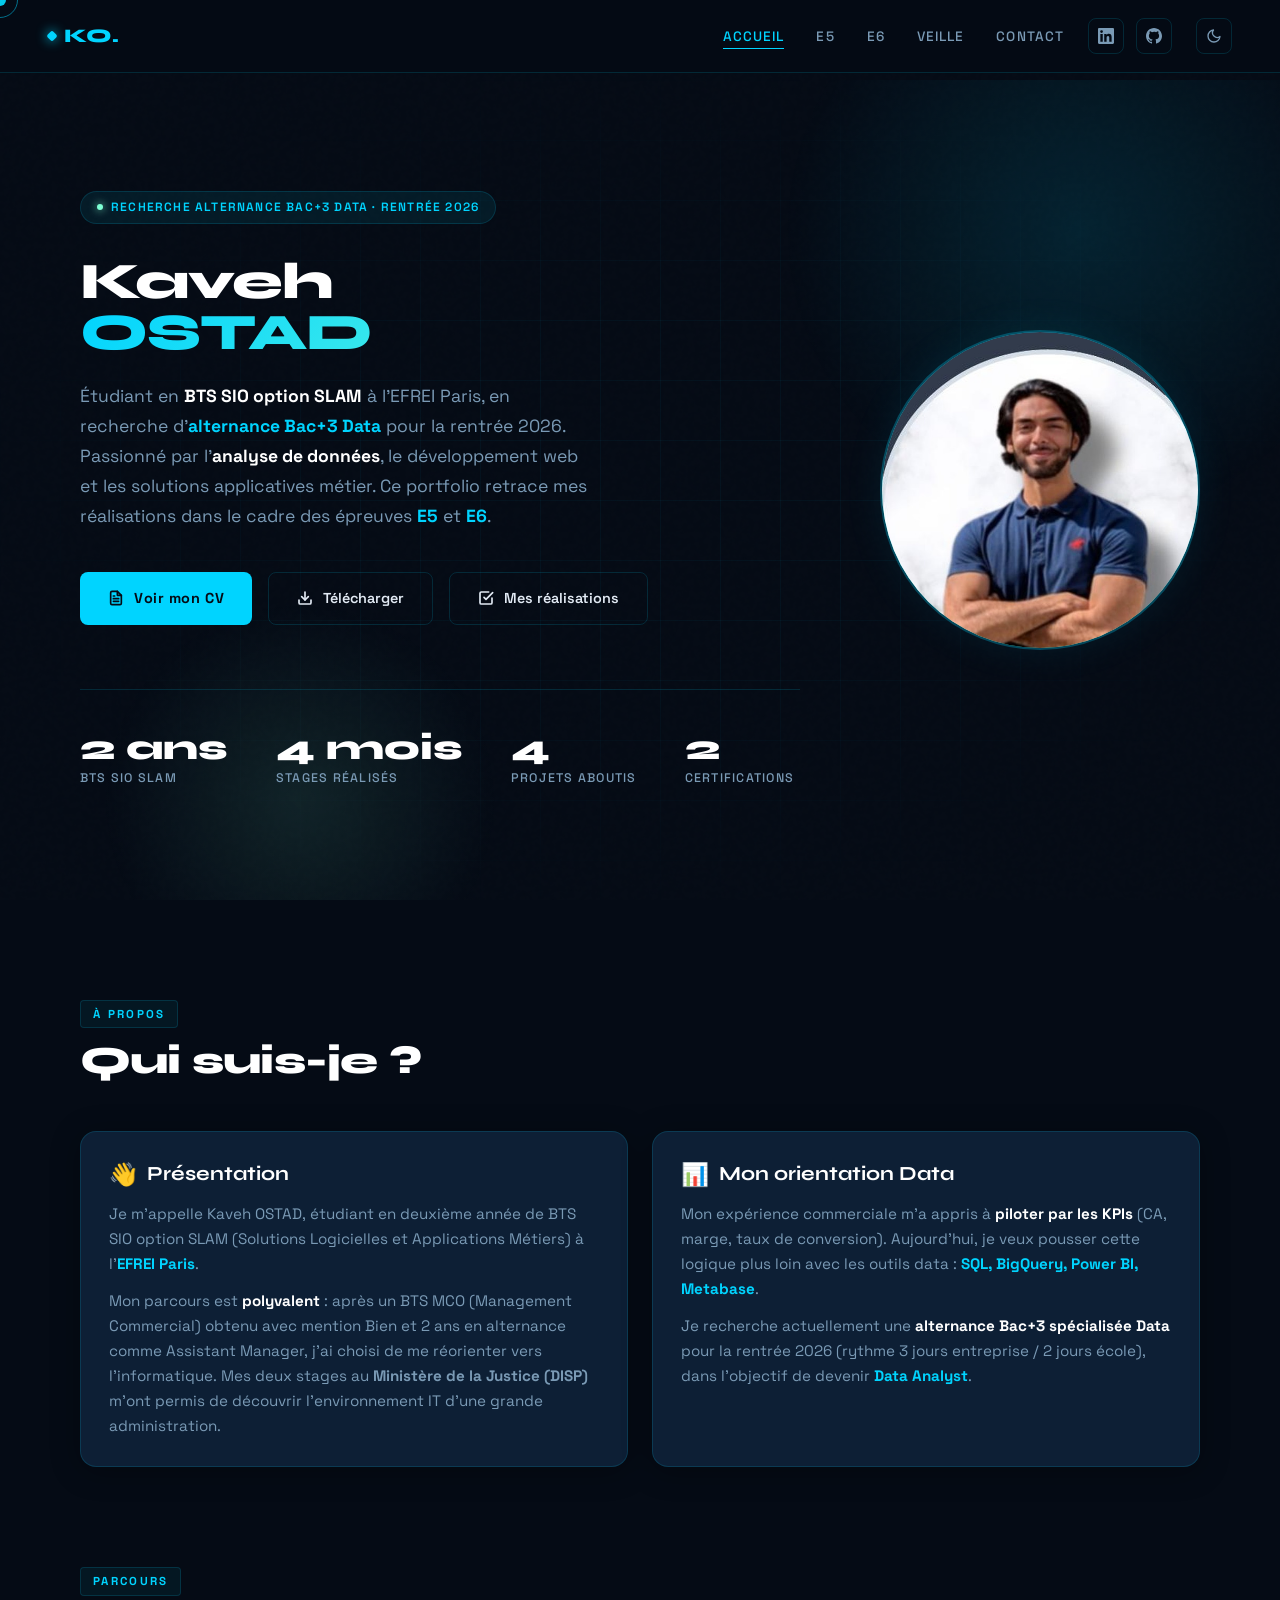
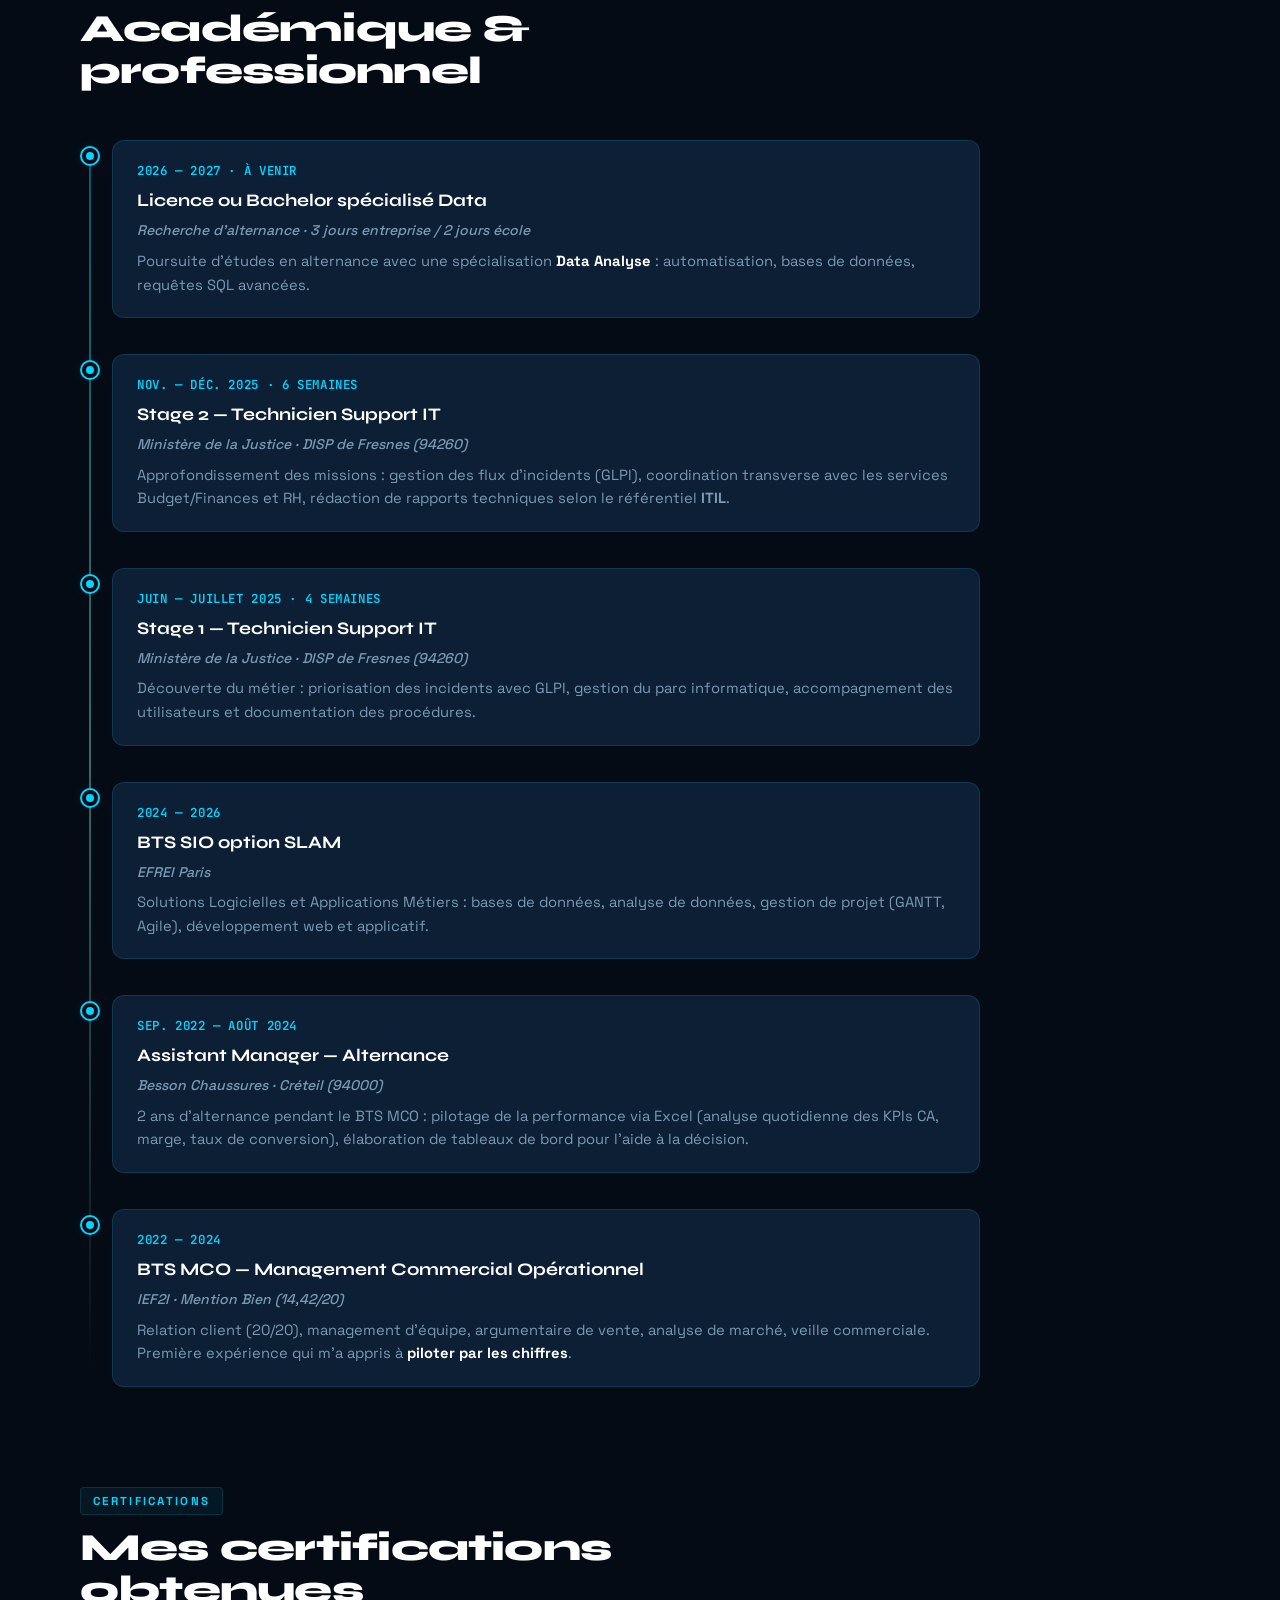
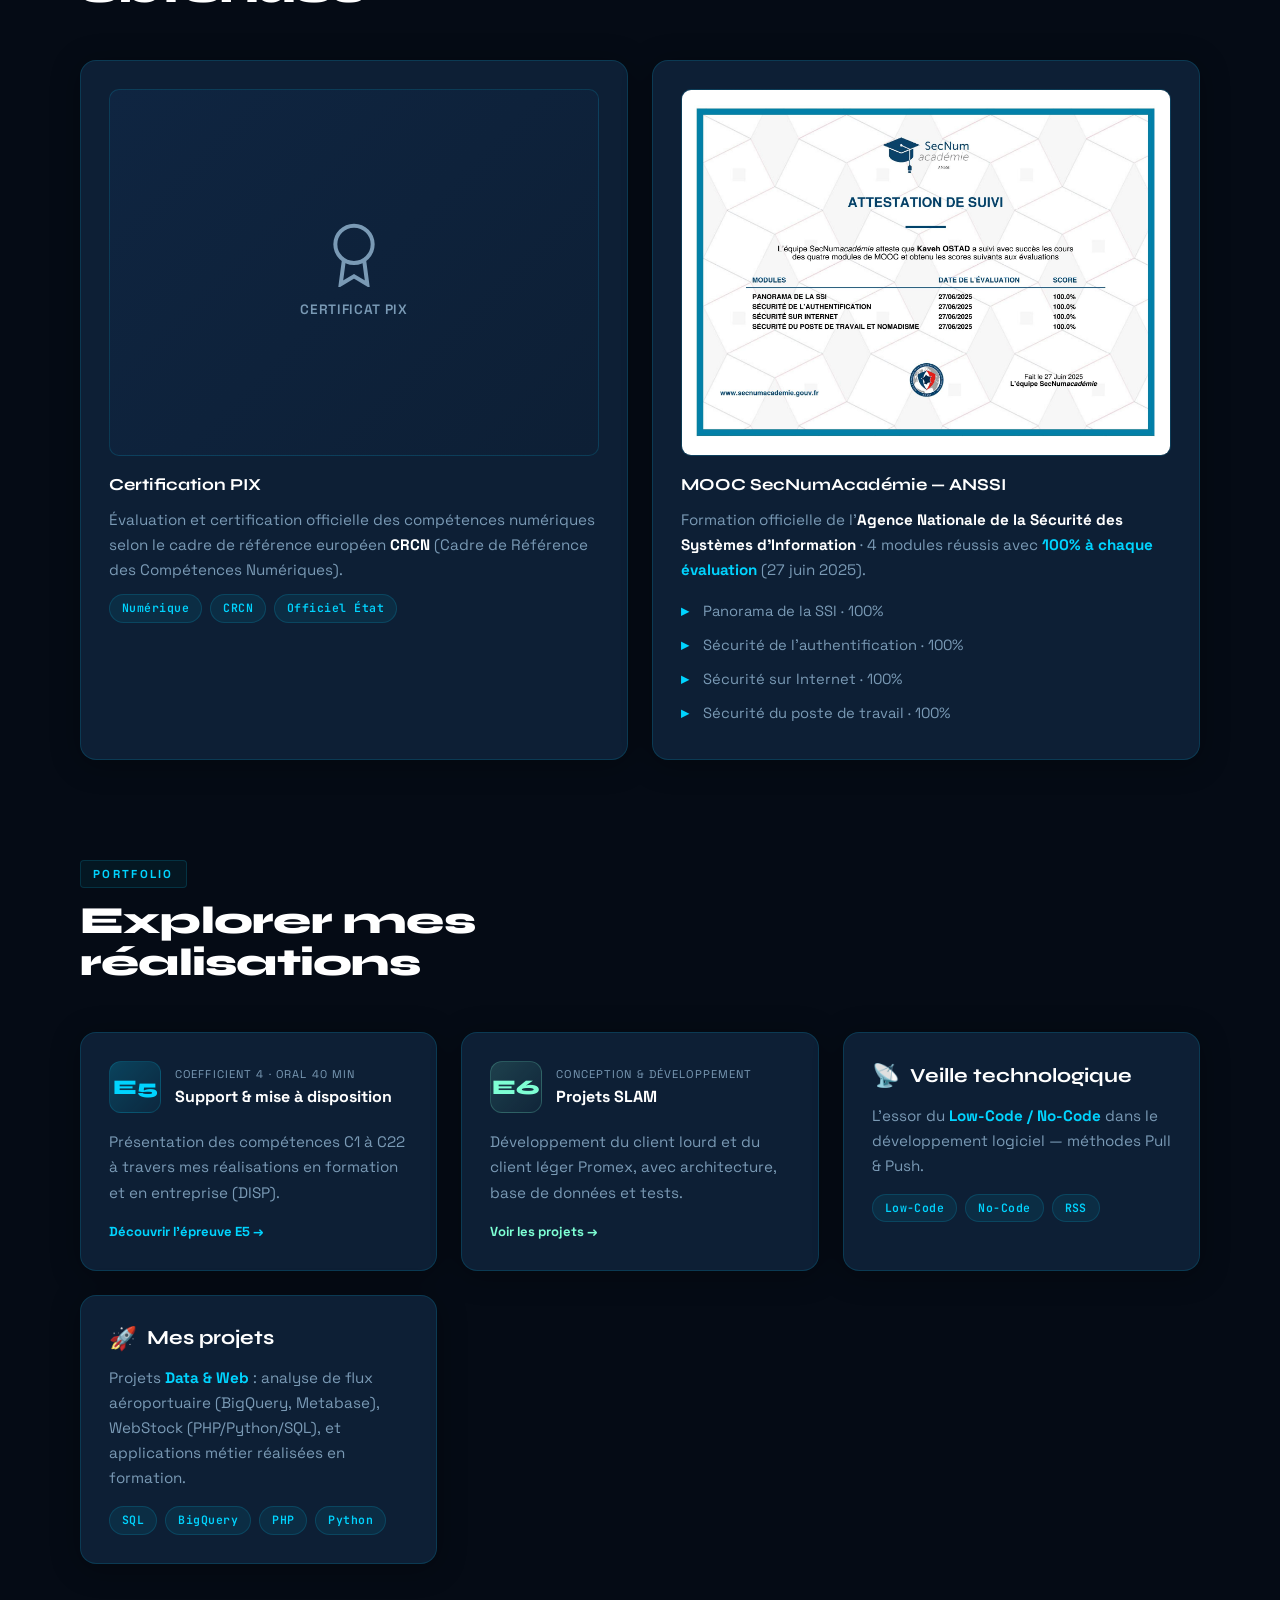
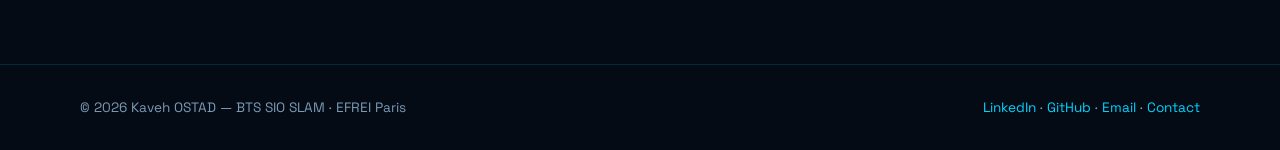
==== commit ee8cb5d7: "Update index.html" ====
--- a/index.html
+++ b/index.html
@@ -274,7 +274,7 @@
             <div style="font-size:1rem;font-weight:700;color:var(--text-strong);">Support &amp; mise à disposition</div>
           </div>
         </div>
-        <p>Présentation des compétences C1 à C18 à travers mes réalisations en formation et en entreprise (DISP).</p>
+        <p>Présentation des compétences C1 à C22 à travers mes réalisations en formation et en entreprise (DISP).</p>
         <div style="margin-top:16px;color:var(--accent);font-size:0.82rem;font-weight:700;">Découvrir l'épreuve E5 →</div>
       </a>
 
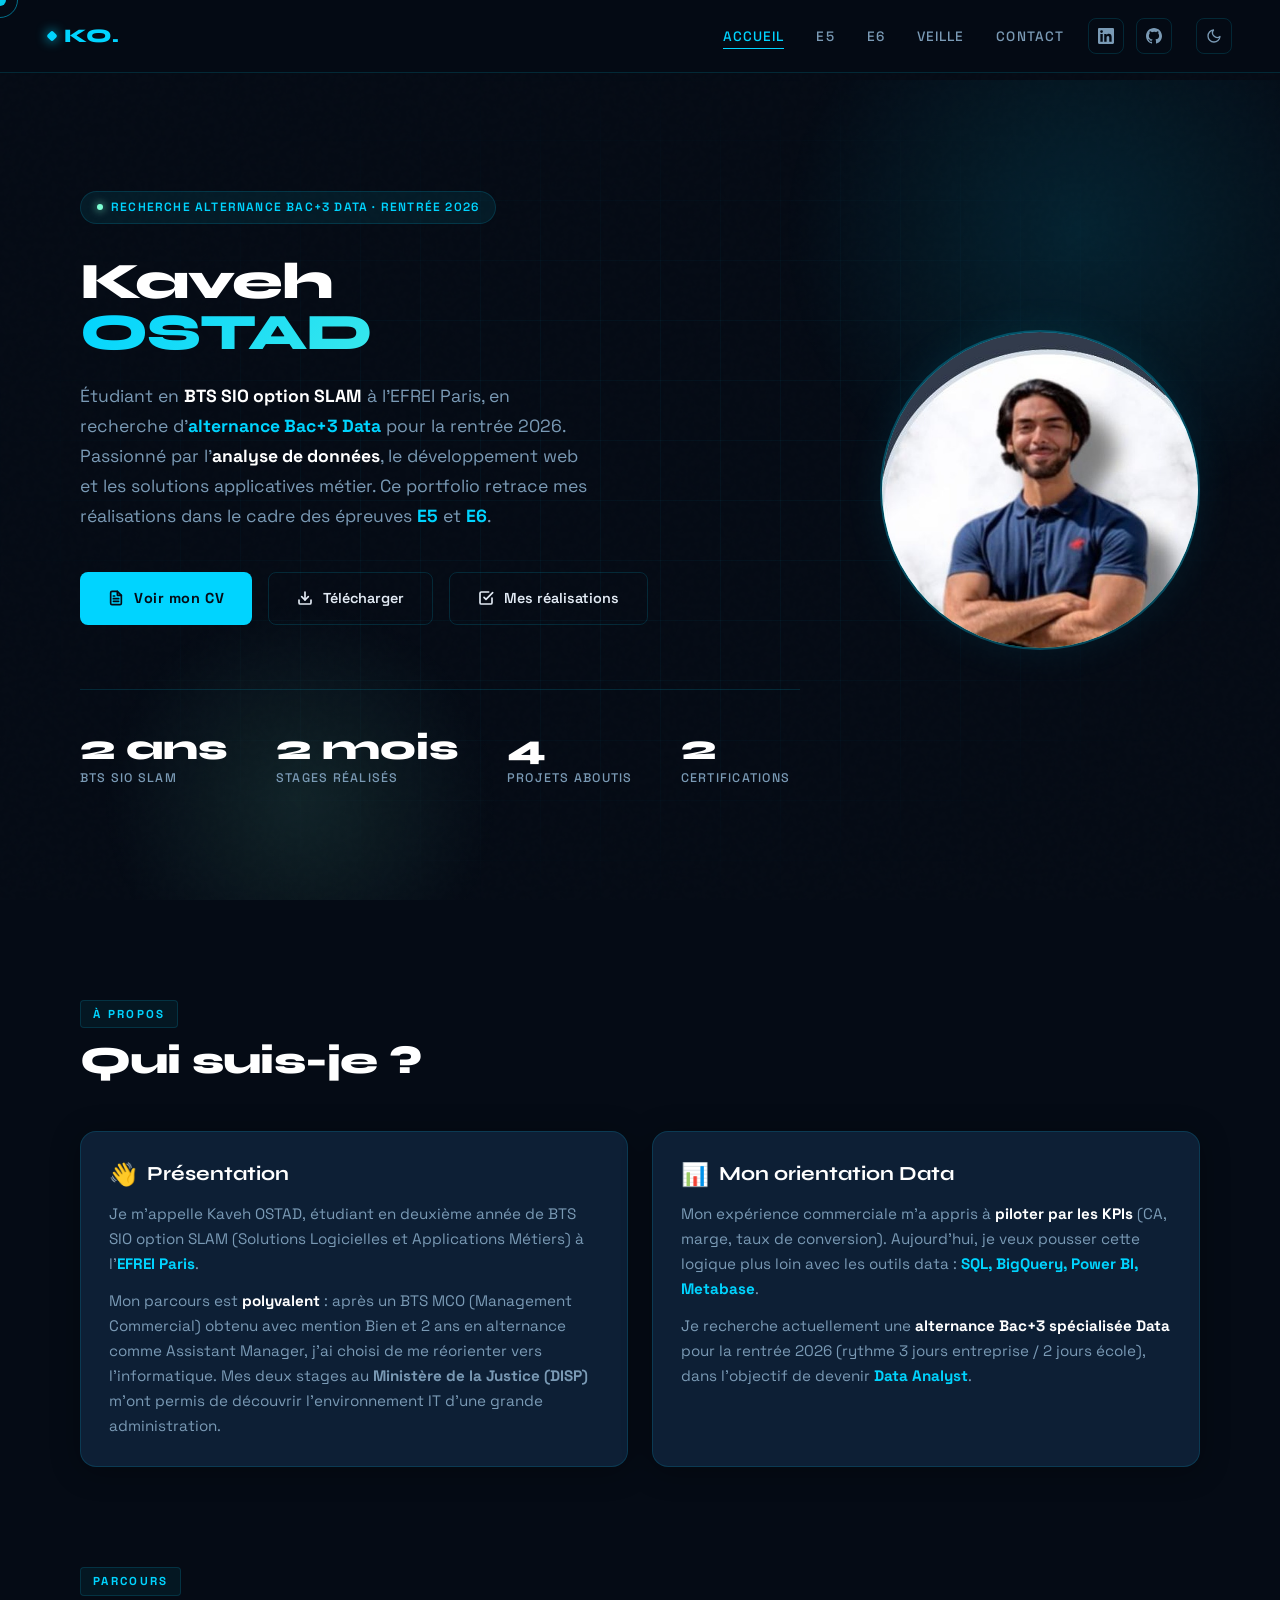
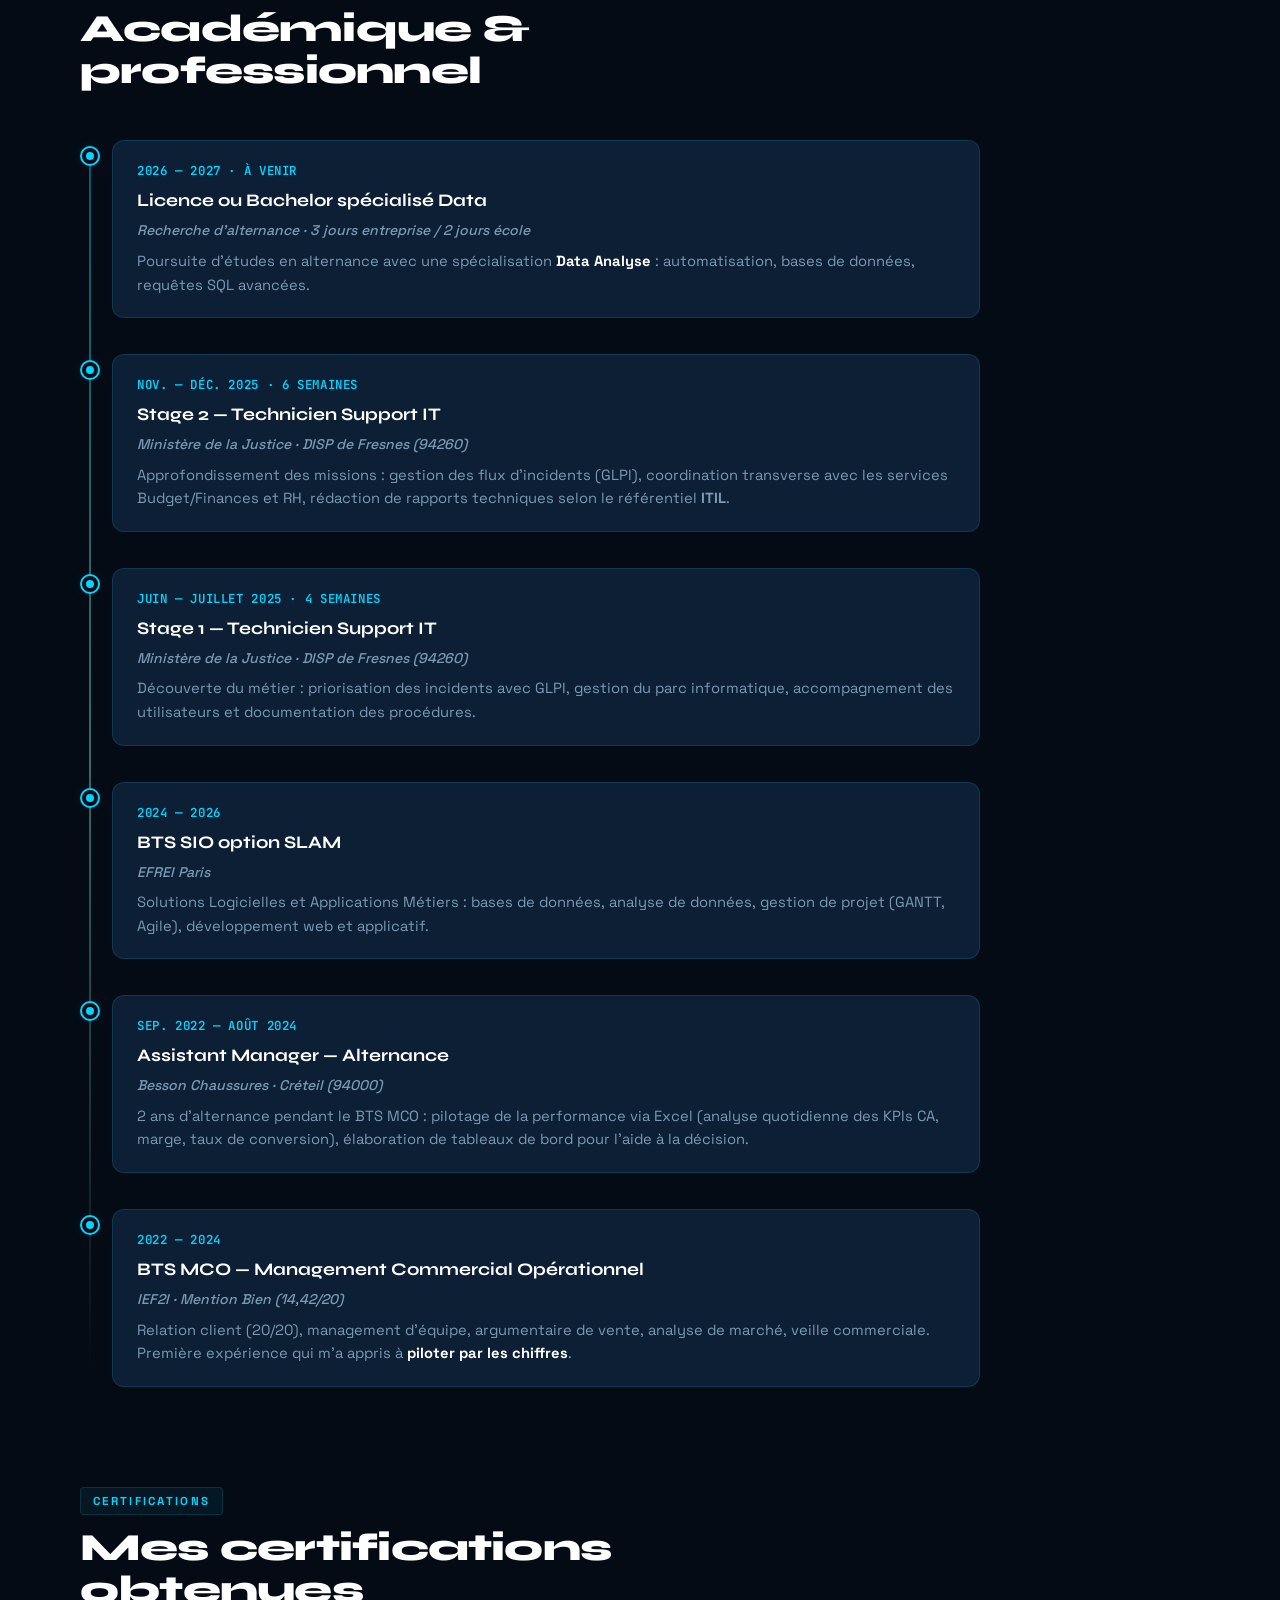
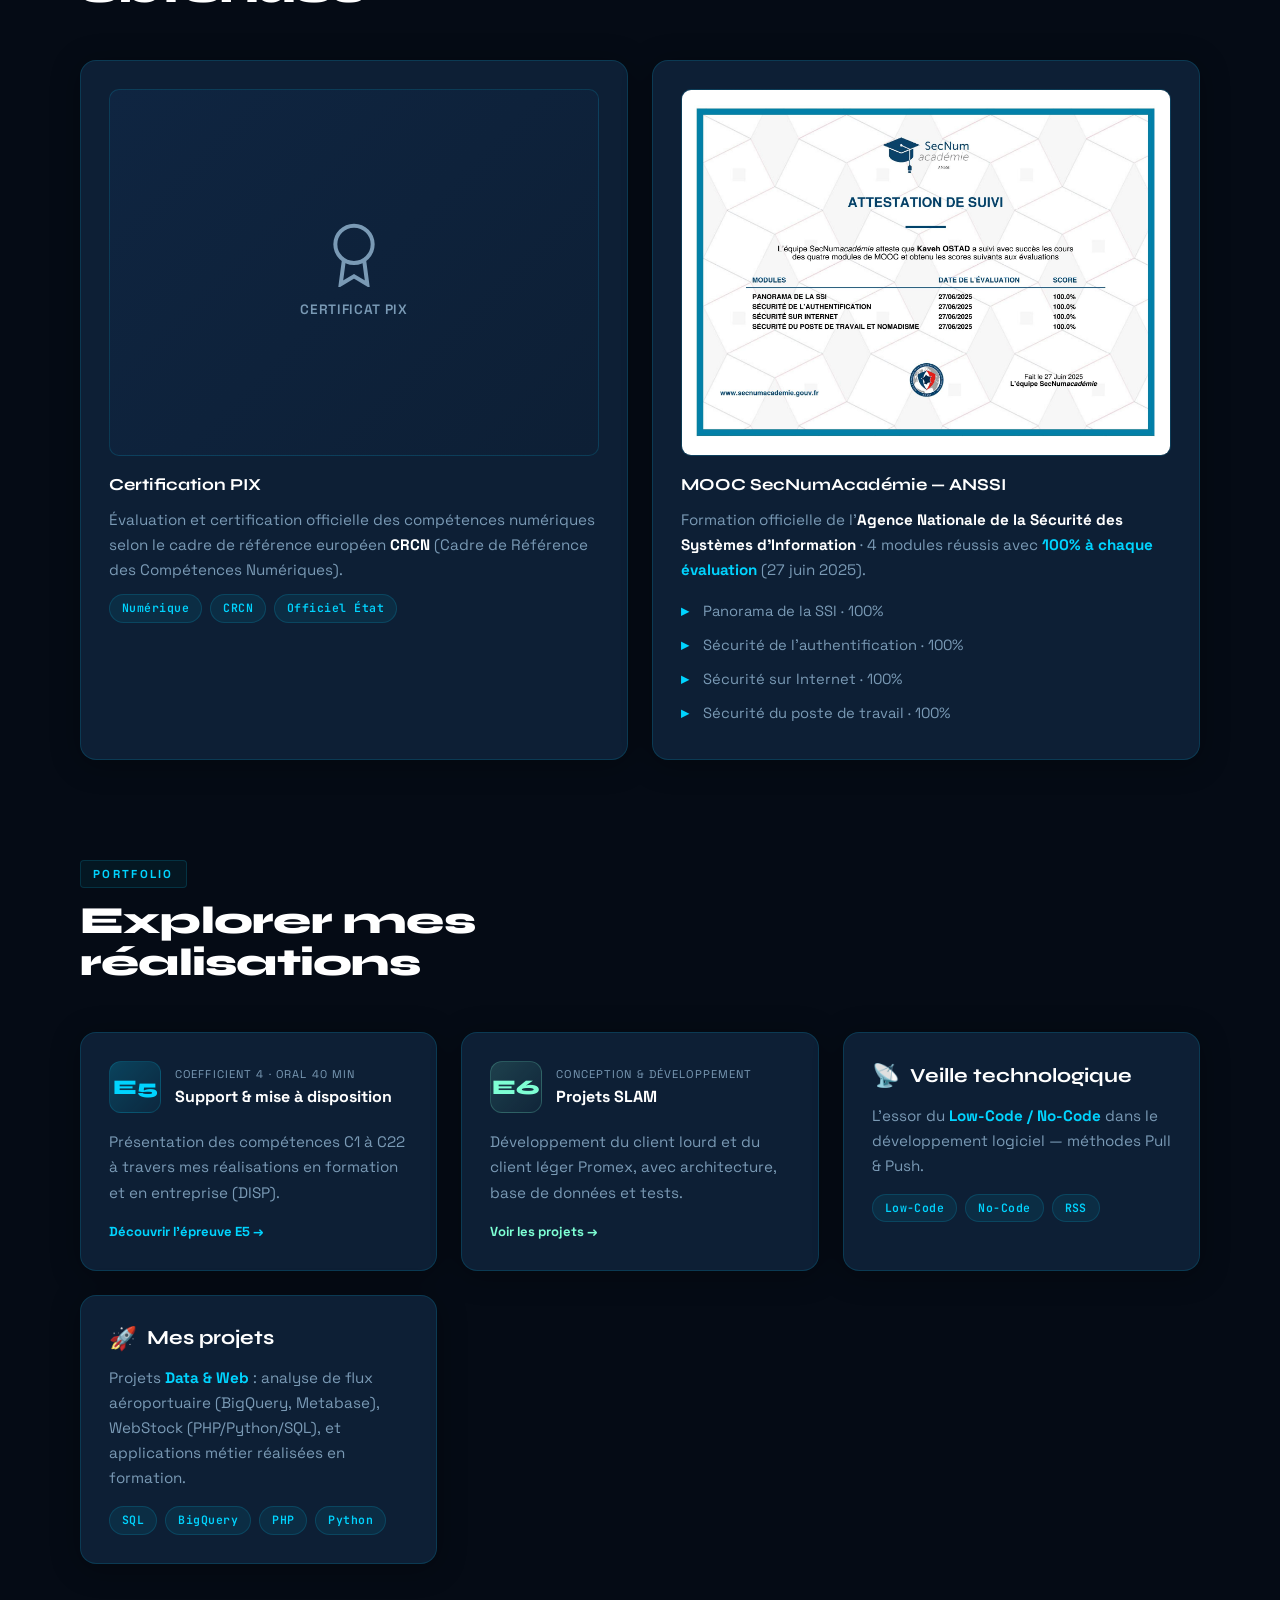
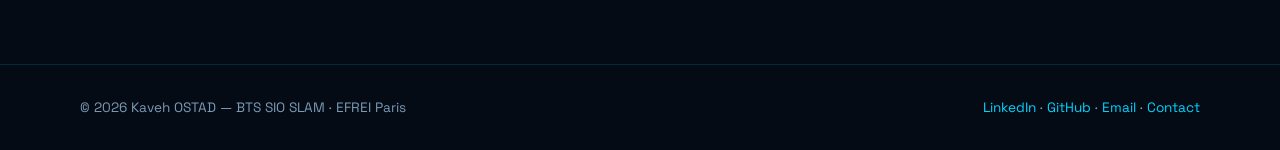
==== commit b9d40e0b: "Update index.html" ====
--- a/index.html
+++ b/index.html
@@ -9,7 +9,7 @@
 <meta name="author" content="Kaveh OSTAD">
 
 <!-- Open Graph -->
-<meta property="og:title" content="Kaveh OSTAD — Portfolio BTS SIO SLAM · Data Analyst">
+<meta property="og:title" content="Kaveh OSTAD — Portfolio BTS SIO SLAM">
 <meta property="og:description" content="Étudiant BTS SIO SLAM à l'EFREI Paris. Recherche alternance Bac+3 Data — rentrée 2026.">
 <meta property="og:type" content="website">
 
@@ -99,7 +99,7 @@
           <span class="stat-label">BTS SIO SLAM</span>
         </div>
         <div class="stat-item">
-          <span class="stat-number" data-target="4" data-suffix=" mois">0</span>
+          <span class="stat-number" data-target="2" data-suffix=" mois">0</span>
           <span class="stat-label">Stages réalisés</span>
         </div>
         <div class="stat-item">
